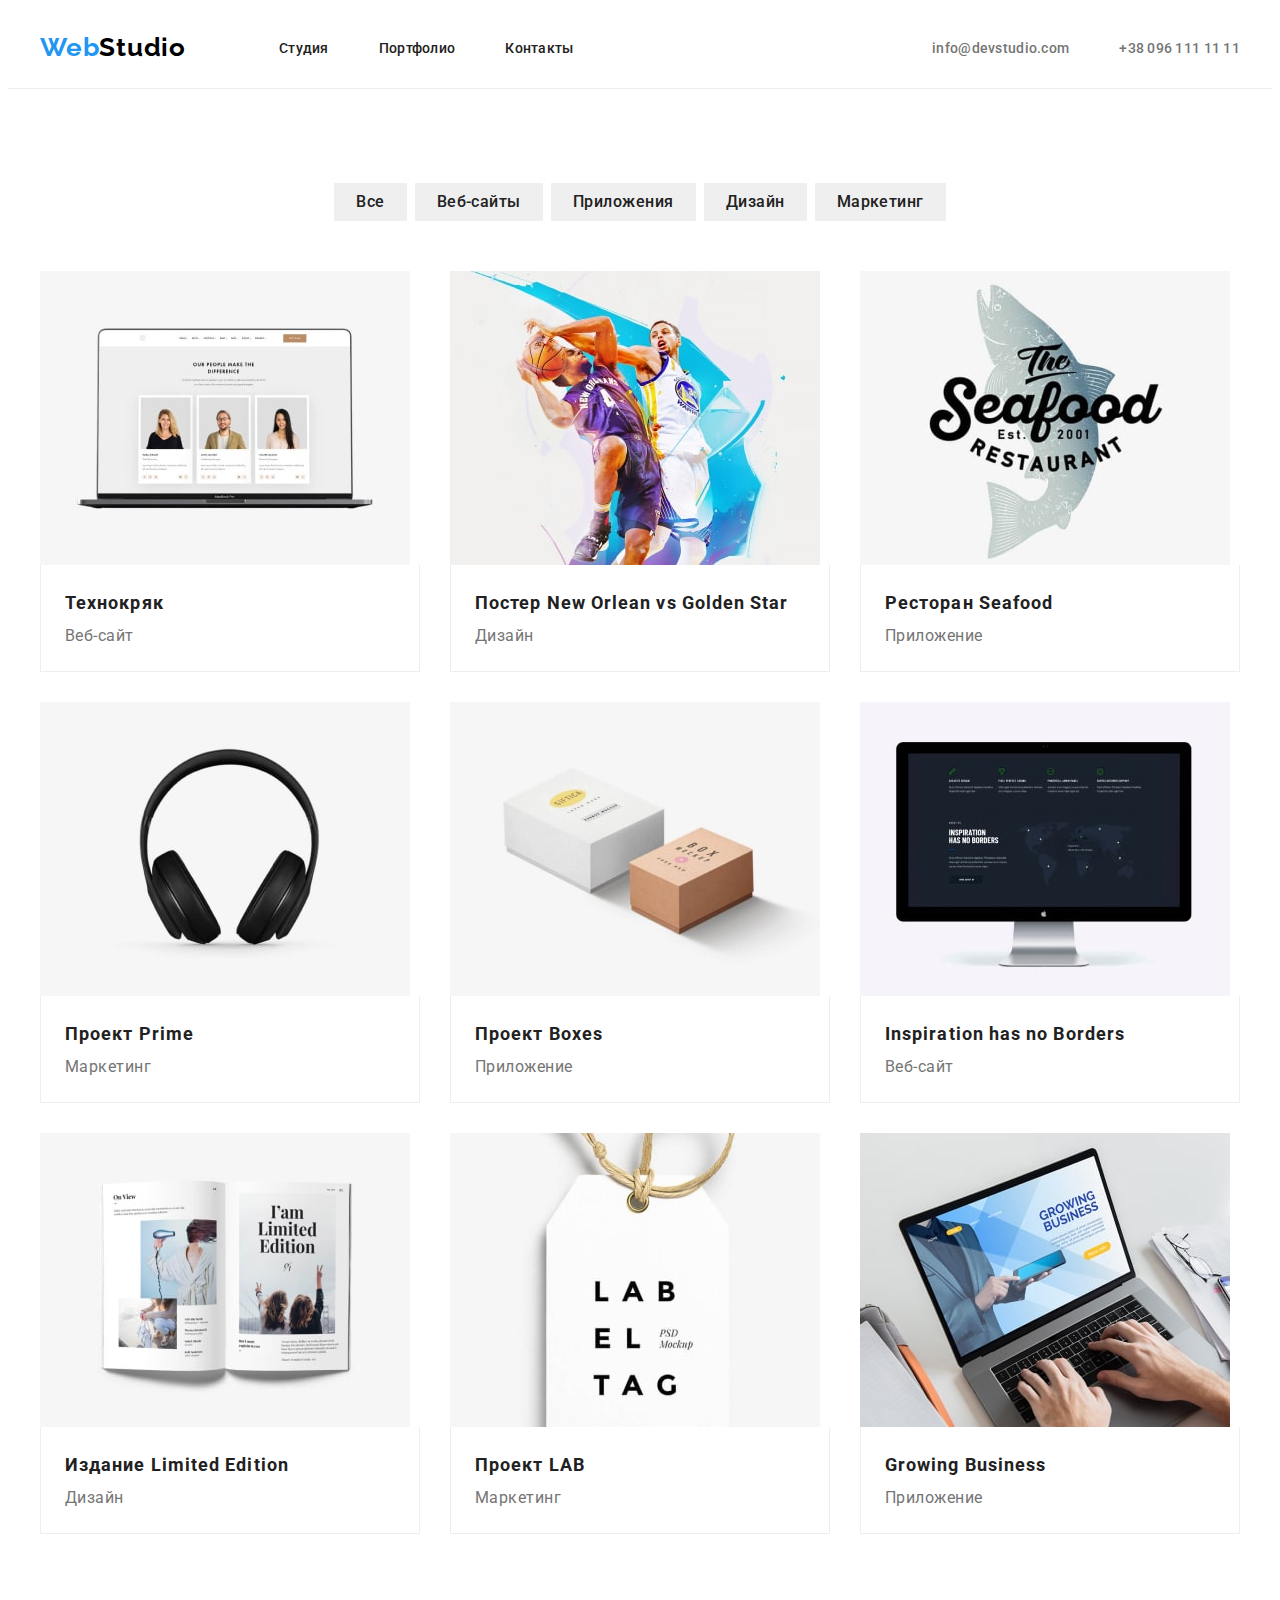
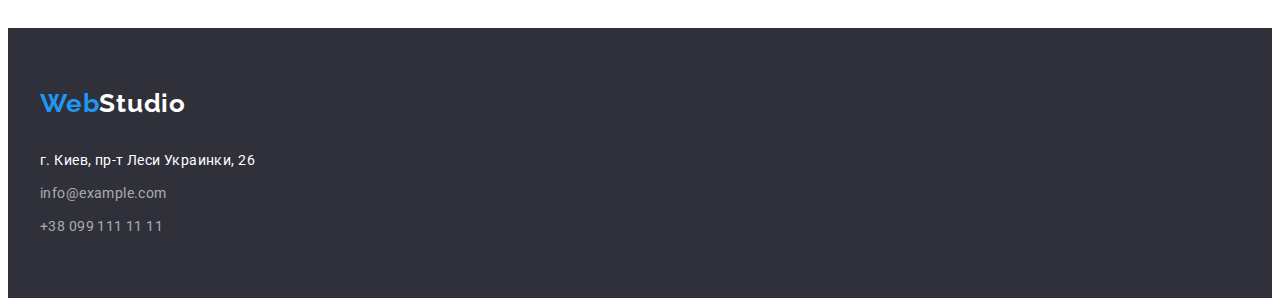
==== portfolio.html @ a45146ba "add icons header & team" ====
<!DOCTYPE html>
<html lang="ru">

<head>
    <meta charset="UTF-8">
    <meta http-equiv="X-UA-Compatible" content="IE=edge">
    <meta name="viewport" content="width=device-width, initial-scale=1.0">
    <title lang="en">WebStudio</title>
    <link rel="preconnect" href="https://fonts.googleapis.com">
    <link rel="preconnect" href="https://fonts.gstatic.com" crossorigin>
    <link
        href="https://fonts.googleapis.com/css2?family=Raleway:wght@700&family=Roboto:wght@400;500;700;900&display=swap"
        rel="stylesheet">
    <link rel="stylesheet" href="https://cdnjs.cloudflare.com/ajax/libs/modern-normalize/1.1.0/modern-normalize.min.css"
        integrity="sha512-wpPYUAdjBVSE4KJnH1VR1HeZfpl1ub8YT/NKx4PuQ5NmX2tKuGu6U/JRp5y+Y8XG2tV+wKQpNHVUX03MfMFn9Q=="
        crossorigin="anonymous" referrerpolicy="no-referrer" />
    <link rel="stylesheet" href="./css/styles.css">
</head>

<body>
    <header class="header">
        <div class="container header-container">
            <nav class="header-navigation">
                <a class="header-logo link" href="">Web<span class="header-logo-part">Studio</span></a>
                <ul class="header-list list">
                    <li class="header-item"><a class="header-link link" href="./index.html">Студия</a></li>
                    <li class="header-item"><a class="header-link link" href="./portfolio.html">Портфолио</a></li>
                    <li class="header-item"><a class="header-link link" href="">Контакты</a></li>
                </ul>
            </nav>
            <div class="header-connect">
                <a class="header-contact link" href="mailto:info@devstudio.com">info@devstudio.com</a>
                <a class="header-contact link" href="tel:+380961111111">+38 096 111 11 11</a>
            </div>
        </div>
    </header>
    <main>
        <section class="projects">
            <div class="container">
                <h1 class="visually-hidden">Наши проекты</h1>
                <ul class="filtr-list list">
                    <li class="filtr-item"> <button type="button" class="filtr-btn">Все</button></li>
                    <li class="filtr-item"> <button type="button" class="filtr-btn">Веб-сайты</button></li>
                    <li class="filtr-item"> <button type="button" class="filtr-btn">Приложения</button></li>
                    <li class="filtr-item"> <button type="button" class="filtr-btn">Дизайн</button></li>
                    <li class="filtr-item"> <button type="button" class="filtr-btn">Маркетинг</button></li>
                </ul>
                <ul class="projects-list list">
                    <li class="projects-item"><a class="projects-link link" href=""><img class="img"
                                src="./images/tehnokryak.jpg" alt="веб сайт" width="370">
                            <div class="progect-border">
                                <h2 class="projects-title">Технокряк</h2>
                                <p class="projects-text">Веб-сайт</p>
                            </div>
                        </a>
                    </li>
                    <li class="projects-item"><a class="projects-link link" href=""><img class="img"
                                src="./images/poster.jpg" alt="баскетболисты" width="370">
                            <div class="progect-border">
                                <h2 class="projects-title">Постер New Orlean vs Golden Star</h2>
                                <p class="projects-text">Дизайн</p>
                            </div>
                        </a>
                    </li>
                    <li class="projects-item"><a class="projects-link link" href=""><img class="img"
                                src="./images/restaurant-seafood.jpg" alt="Логотип ресторана Seafood" width="370">
                            <div class="progect-border">
                                <h2 class="projects-title">Ресторан Seafood</h2>
                                <p class="projects-text">Приложение</p>
                            </div>
                        </a>
                    </li>
                    <li class="projects-item"><a class="projects-link link" href=""><img class="img"
                                src="./images/prime.jpg" alt="Наушники" width="370">
                            <div class="progect-border">
                                <h2 class="projects-title">Проект Prime</h2>
                                <p class="projects-text">Маркетинг</p>
                            </div>
                        </a>
                    </li>
                    <li class="projects-item"><a class="projects-link link" href=""><img class="img"
                                src="./images/boxes.jpg" alt="2 коробки" width="370">
                            <div class="progect-border">
                                <h2 class="projects-title">Проект Boxes</h2>
                                <p class="projects-text">Приложение</p>
                            </div>
                        </a>
                    </li>
                    <li class="projects-item"><a class="projects-link link" href=""><img class="img"
                                src="./images/inspiration.jpg" alt="открытая карта мира" width="370">
                            <div class="progect-border">
                                <h2 class="projects-title">Inspiration has no Borders</h2>
                                <p class="projects-text">Веб-сайт</p>
                            </div>
                        </a>
                    </li>
                    <li class="projects-item"><a class="projects-link link" href=""><img class="img"
                                src="./images/limited-edition.jpg" alt="журнал" width="370">
                            <div class="progect-border">
                                <h2 class="projects-title">Издание Limited Edition</h2>
                                <p class="projects-text">Дизайн</p>
                            </div>
                        </a>
                    </li>
                    <li class="projects-item"><a class="projects-link link" href=""><img class="img"
                                src="./images/lab.jpg" alt="лейба" width="370">
                            <div class="progect-border">
                                <h2 class="projects-title">Проект LAB</h2>
                                <p class="projects-text">Маркетинг</p>
                            </div>
                        </a>
                    </li>
                    <li class="projects-item"><a class="projects-link link" href=""><img class="img"
                                src="./images/growing-business.jpg" alt="открытый веб сайт" width="370">
                            <div class="progect-border">
                                <h2 class="projects-title">Growing Business</h2>
                                <p class="projects-text">Приложение</p>
                            </div>
                        </a>
                    </li>
                </ul>
            </div>
        </section>
    </main>
    <footer class="footer">
        <div class="container footer-container">
            <a class="footer-logo link" href="">Web<span class="footer-logo-part">Studio</span></a>
            <address class="footer-address">
                <a class="footer-map link" href="https://goo.gl/maps/DxFb3wu3h7kVE8w4A" target="_blank"
                    rel="noopener noreferrer">г. Киев, пр-т Леси Украинки, 26</a>
            </address>
            <a class="footer-contact link" href="mailto:info@example.com">info@example.com</a>
            <a class="footer-contact link" href="tel:+380991111111">+38 099 111 11 11</a>
        </div>
    </footer>
</body>

</html>
---- css/styles.css ----
:root {
  --main-title-color: #212121;
  --second-title-color: #ffffff;
  --first-text-color: #757575;
  --second-text-color: #212121;
  --third-text-color: rgba(255, 255, 255, 0.6);
  --first-button-color: #ffffff;
  --second-button-color: #212121;
  --accent-color: #2196f3;
  --logo-header-color: #000000;
  --header-link-color: #212121;
  --header-contact-color: #757575;
  --logo-footer-color: #ffffff;
  --hero-background-color: #2f303a;
  --foter-background-color: #2f303a;
  --team-background-color: #f5f4fa;
}

p,
h1,
h2,
h3,
h4,
h5,
h6 {
  margin: 0;
}

ul {
  margin: 0;
  padding: 0;
}

.container {
  width: 1200px;
  padding-left: 15px;
  padding-right: 15px;
  margin: 0 auto;
}

body {
  font-family: "Roboto", sans-serif;
  color: var(--first-text-color);
}

.list {
  list-style: none;
}
.link {
  text-decoration: none;
}

.visually-hidden {
  position: absolute;
  white-space: nowrap;
  width: 1px;
  height: 1px;
  overflow: hidden;
  border: 0;
  padding: 0;
  clip: rect(0 0 0 0);
  clip-path: inset(50%);
  margin: -1px;
}
.img {
  display: block;
  max-width: 100%;
  height: auto;
}

/* -----------------HEADER--------------------- */

.header {
  padding-top: 24px;
  padding-bottom: 25px;
  border-bottom: 1px solid #ececec;
}

.header-list {
  display: flex;
}
.header-navigation {
  display: flex;
  align-items: center;
}
.header-container {
  display: flex;
  align-items: center;
}
.header-connect {
  margin-left: auto;
  display: flex;
}

.header-logo {
  font-family: Raleway;
  font-weight: 700;
  font-size: 26px;
  line-height: calc(31 / 26);
  letter-spacing: 0.03em;
  color: var(--accent-color);
  margin-right: 93px;
}

.header-logo-part {
  color: var(--logo-header-color);
}

.header-logo-part:hover,
.header-logo-part:focus {
  color: var(--accent-color);
}

.header-item:not(:last-child) {
  margin-right: 50px;
}

.header-link {
  font-weight: 500;
  font-size: 14px;
  line-height: calc(16 / 14);
  letter-spacing: 0.02em;
  color: var(--header-link-color);
}

.header-link:hover,
.header-link:focus {
  color: var(--accent-color);
}

.header-contact {
  font-weight: 500;
  font-size: 14px;
  line-height: calc(16 / 14);
  letter-spacing: 0.02em;
  color: var(--header-contact-color);
  margin-right: 50px;
  display: flex;
  align-items: center;
}
.header-contact:last-child {
  margin-right: 0;
}

.header-contact:hover,
.header-contact:active {
  color: var(--accent-color);
}
.header-mail-icon {
  margin-right: 10px;
  fill: currentColor;
}
.header-tel-icon {
  margin-right: 10px;
  fill: currentColor;
}

/* -----------------HERO--------------------- */
.hero {
  background-color: #c4c4c4;
  background-image: linear-gradient(
      rgba(47, 48, 58, 0.4),
      rgba(47, 48, 58, 0.4)
    ),
    url(../images/hero-background.jpg);

  background-repeat: no-repeat;
  background-position: center;
  background-size: cover;
  padding-top: 200px;
  padding-bottom: 200px;
}

.hero-title {
  font-weight: 900;
  font-size: 44px;
  line-height: 1.36;
  text-align: center;
  letter-spacing: 0.06em;
  text-transform: uppercase;
  color: var(--second-title-color);
  max-width: 696px;
  margin: 0 auto 30px;
}

.hero-btn:hover,
.hero-btn:active {
  color: var(--logo-header-color);
}

.hero-btn {
  font-family: inherit;
  font-weight: 700;
  font-size: 16px;
  line-height: 1.87;
  display: flex;
  align-items: center;
  text-align: center;
  letter-spacing: 0.06em;
  color: var(--first-button-color);
  cursor: pointer;
  padding: 10px 32px;
  background: #2196f3;
  box-shadow: 0px 4px 4px rgba(0, 0, 0, 0.15);
  border-radius: 4px;
  border-color: transparent;
  min-width: 200px;
  display: block;
  margin: 0 auto;
}

/* -------------------Особенности (peculiarities)------------------- */

.peculiarities {
  padding-top: 94px;
  padding-bottom: 94px;
}

.peculiarities-list {
  display: flex;
}
.peculiarities-item {
  min-width: 270px;
}
.peculiarities-item:not(:last-child) {
  margin-right: 30px;
}

.peculiarities-title {
  font-weight: 700;
  font-size: 14px;
  line-height: calc(16 / 14);
  letter-spacing: 0.03em;
  text-transform: uppercase;
  color: var(--main-title-color);
  margin-bottom: 10px;
}

.peculiarities-text {
  font-size: 14px;
  line-height: 1.71;
  letter-spacing: 0.03em;
}

/* -------------------ABOUT------------------- */
.about {
  padding-bottom: 94px;
}

.about-title {
  font-weight: 700;
  font-size: 36px;
  line-height: calc(42 / 36);
  text-align: center;
  letter-spacing: 0.03em;
  color: var(--main-title-color);
  margin-bottom: 50px;
}
.about-list {
  display: flex;
}

.about-item:not(:last-child) {
  margin-right: 30px;
}

/* -------------------TEAM------------------- */
.team {
  background-color: var(--team-background-color);
  padding-top: 94px;
  padding-bottom: 94px;
}

.team-main-title {
  font-weight: 700;
  font-size: 36px;
  line-height: calc(42 / 36);
  text-align: center;
  letter-spacing: 0.03em;
  color: var(--main-title-color);
  margin-bottom: 50px;
}
.team-list {
  display: flex;
}

.team-item:not(:last-child) {
  margin-right: 30px;
}

.team-border {
  padding-top: 30px;
  padding-bottom: 30px;
  border: 1px solid #eeeeee;
  border-top: none;
  background-color: #ffffff;
  box-shadow: 0px 1px 3px rgba(0, 0, 0, 0.12), 0px 1px 1px rgba(0, 0, 0, 0.14),
    0px 2px 1px rgba(0, 0, 0, 0.2);
  border-radius: 0px 0px 4px 4px;
}

.team-title {
  font-weight: 500;
  font-size: 16px;
  line-height: calc(19 / 16);
  text-align: center;
  letter-spacing: 0.03em;
  color: var(--main-title-color);
  margin-bottom: 10px;
}

.team-text {
  font-size: 16px;
  line-height: calc(19 / 16);
  text-align: center;
  letter-spacing: 0.03em;
  margin-bottom: 16px;
}

.team-sosial-list {
  display: flex;
  justify-content: center;
}

.team-sosial-item {
  width: 44px;
  height: 44px;
}

.team-sosial-item + .team-sosial-item {
  margin-left: 10px;
}
.team-sosial-link {
  width: 100%;
  height: 100%;
  border-radius: 50%;
  display: flex;
  align-items: center;
  justify-content: center;
  background-color: #ffffff;
  color: #afb1b8;
}
.team-sosial-icon {
  fill: currentColor;
}

.team-sosial-link:hover,
.team-sosial-link:focus {
  background-color: var(--accent-color);
  color: #ffffff;
}

/* -------------------FOOTER------------------- */
.footer {
  background-color: var(--foter-background-color);
  padding-top: 60px;
  padding-bottom: 60px;
}

.footer-logo {
  font-family: Raleway;
  font-weight: 700;
  font-size: 26px;
  line-height: calc(31 / 26);
  letter-spacing: 0.03em;
  color: var(--accent-color);
  display: block;
  margin-bottom: 30px;
}
.footer-logo-part {
  color: var(--logo-footer-color);
}

.footer-map {
  font-style: normal;
  font-weight: 400;
  font-size: 14px;
  line-height: 1.71;
  letter-spacing: 0.03em;
  color: var(--second-title-color);
  display: block;
  margin-bottom: 9px;
}

.footer-contact {
  font-size: 14px;
  line-height: 1.71;
  letter-spacing: 0.03em;
  color: var(--third-text-color);
  display: block;
}
.footer-contact:not(:last-child) {
  margin-bottom: 9px;
}

.footer-logo-part:hover,
.footer-logo-part:focus {
  color: var(--accent-color);
}

.footer-contact:hover,
.footer-contact:active {
  color: var(--accent-color);
}

.footer-map:hover,
.footer-map:active {
  color: var(--accent-color);
}

/* -----------------PORTFOLIO FILTR BUTTONS----------------- */
.filtr-list {
  display: flex;
  justify-content: center;
  margin-bottom: 50px;
}
.filtr-item {
  margin-right: 8px;
}
.filtr-item:last-child {
  margin-right: 0;
}

.projects {
  padding-top: 94px;
  padding-bottom: 94px;
}

.filtr-btn {
  padding: 6px 22px;
  font-family: inherit;
  font-weight: 500;
  font-size: 16px;
  line-height: 1.62;
  text-align: center;
  letter-spacing: 0.03em;
  color: var(--second-button-color);
  cursor: pointer;
  border: none;
  /* border-radius: 4px; */
}

.filtr-btn:hover,
.filtr-btn:focus {
  color: var(--first-button-color);
  background-color: var(--accent-color);
}

/* ---------------PORTFOLIO PROJECTS----------------- */
.projects-list {
  display: flex;
  flex-wrap: wrap;
  margin-left: -30px;
  margin-top: -30px;
}
.projects-item {
  margin-left: 30px;
  margin-top: 30px;
  flex-basis: calc((100% - 90px) / 3);
}

.progect-border {
  padding: 20px 24px;
  border: 1px solid #eeeeee;
  border-top: none;
}

.projects-link:hover,
.projects-link:focus {
  color: var(--accent-color);
}

.projects-title {
  font-weight: 700;
  font-size: 18px;
  line-height: 2;
  letter-spacing: 0.06em;
  color: var(--main-title-color);
}

.projects-text {
  font-size: 16px;
  line-height: 1.87;
  letter-spacing: 0.03em;
  color: var(--first-text-color);
}

.projects-title:hover,
.projects-title:focus {
  color: var(--accent-color);
}

.projects-text:hover,
.projects-text:focus {
  color: var(--accent-color);
}
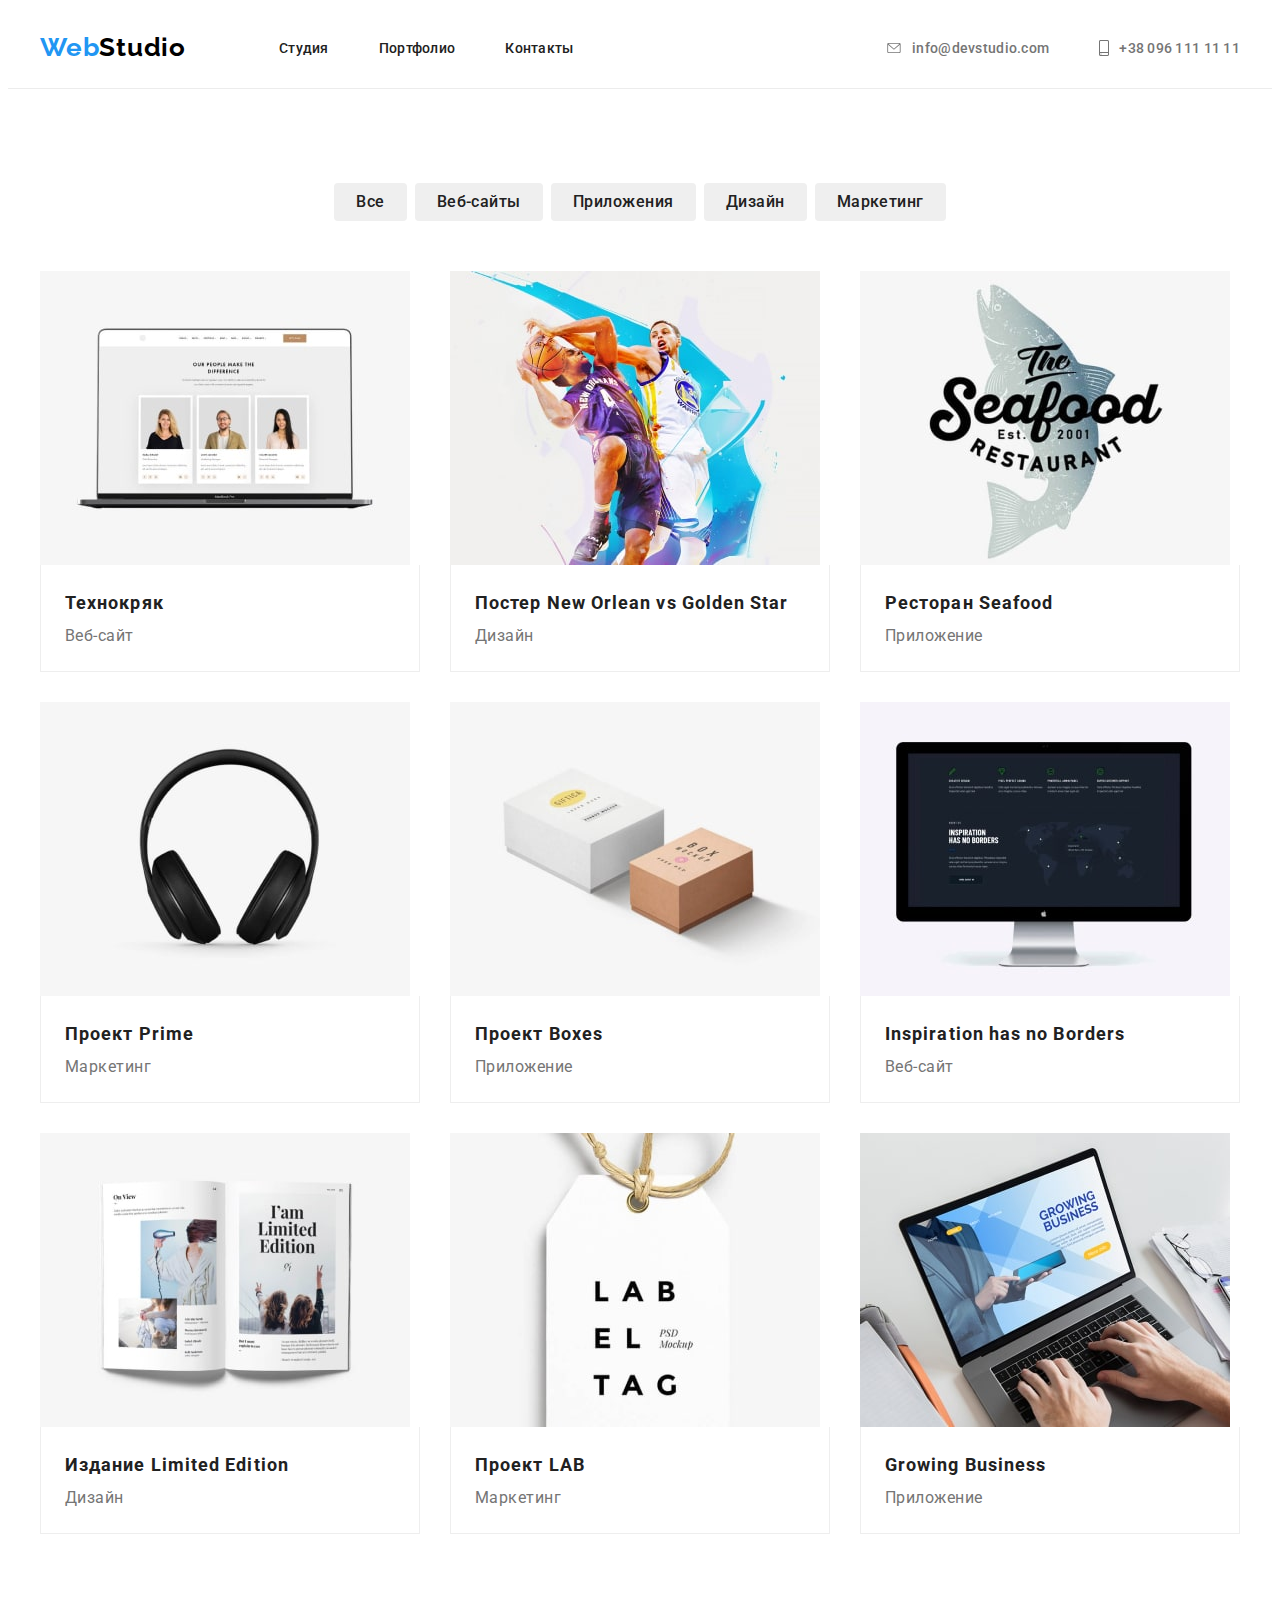
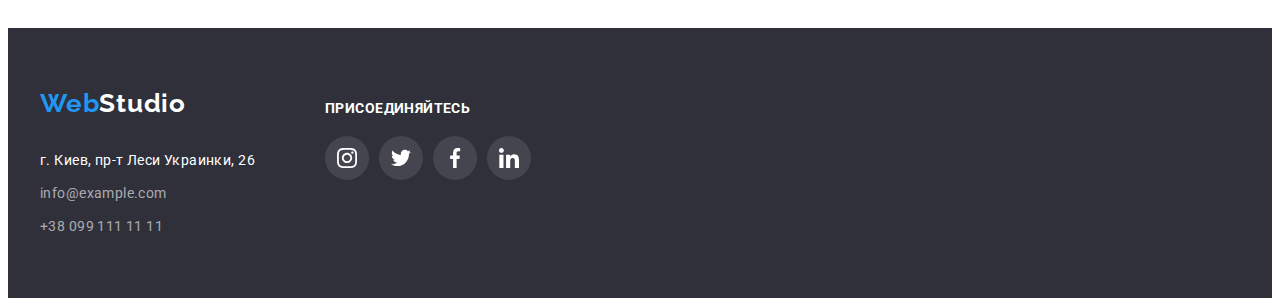
==== commit b6b1d434: "HW-4 Finish" ====
--- a/portfolio.html
+++ b/portfolio.html
@@ -29,8 +29,16 @@
                 </ul>
             </nav>
             <div class="header-connect">
-                <a class="header-contact link" href="mailto:info@devstudio.com">info@devstudio.com</a>
-                <a class="header-contact link" href="tel:+380961111111">+38 096 111 11 11</a>
+                <a class="header-contact link" href="mailto:info@devstudio.com">
+                    <svg class="header-mail-icon" width="16" height="10">
+                        <use href="./images/icons.svg#icon-envelope"></use>
+                    </svg>
+                    info@devstudio.com</a>
+                <a class="header-contact link" href="tel:+380961111111">
+                    <svg class="header-tel-icon" width="10" height="16">
+                        <use href="./images/icons.svg#icon-smartphone"></use>
+                    </svg>
+                    +38 096 111 11 11</a>
             </div>
         </div>
     </header>
@@ -46,7 +54,8 @@
                     <li class="filtr-item"> <button type="button" class="filtr-btn">Маркетинг</button></li>
                 </ul>
                 <ul class="projects-list list">
-                    <li class="projects-item"><a class="projects-link link" href=""><img class="img"
+                    <li class="projects-item">
+                        <a class="projects-link link" href=""><img class="img"
                                 src="./images/tehnokryak.jpg" alt="веб сайт" width="370">
                             <div class="progect-border">
                                 <h2 class="projects-title">Технокряк</h2>
@@ -124,13 +133,49 @@
     </main>
     <footer class="footer">
         <div class="container footer-container">
-            <a class="footer-logo link" href="">Web<span class="footer-logo-part">Studio</span></a>
-            <address class="footer-address">
-                <a class="footer-map link" href="https://goo.gl/maps/DxFb3wu3h7kVE8w4A" target="_blank"
-                    rel="noopener noreferrer">г. Киев, пр-т Леси Украинки, 26</a>
-            </address>
-            <a class="footer-contact link" href="mailto:info@example.com">info@example.com</a>
-            <a class="footer-contact link" href="tel:+380991111111">+38 099 111 11 11</a>
+            <div class="foter-left">
+                <a class="footer-logo link" href="">Web<span class="footer-logo-part">Studio</span></a>
+                <address class="footer-address">
+                    <a class="footer-map link" href="https://goo.gl/maps/DxFb3wu3h7kVE8w4A" target="_blank"
+                        rel="noopener noreferrer">г.
+                        Киев, пр-т Леси Украинки, 26</a>
+                </address>
+                <a class="footer-contact link" href="mailto:info@example.com">info@example.com</a>
+                <a class="footer-contact link" href="tel:+380991111111">+38 099 111 11 11</a>
+            </div>
+            <div class="footer-sosial">
+                <h2 class="footer-title">присоединяйтесь</h2>
+                <ul class="footer-sosial-list list">
+                    <li class="footer-sosial-item">
+                        <a href="" class="footer-sosial-link">
+                            <svg class="footer-sosial-icon" width="20" height="20">
+                                <use href="./images/icons.svg#icon-instagram"></use>
+                            </svg>
+                        </a>
+                    </li>
+                    <li class="footer-sosial-item">
+                        <a href="" class="footer-sosial-link">
+                            <svg class="footer-sosial-icon" width="20" height="20">
+                                <use href="./images/icons.svg#icon-twitter"></use>
+                            </svg>
+                        </a>
+                    </li>
+                    <li class="footer-sosial-item">
+                        <a href="" class="footer-sosial-link">
+                            <svg class="footer-sosial-icon" width="20" height="20">
+                                <use href="./images/icons.svg#icon-facebook"></use>
+                            </svg>
+                        </a>
+                    </li>
+                    <li class="footer-sosial-item">
+                        <a href="" class="footer-sosial-link">
+                            <svg class="footer-sosial-icon" width="20" height="20">
+                                <use href="./images/icons.svg#icon-linkedin"></use>
+                            </svg>
+                        </a>
+                    </li>
+                </ul>
+            </div>
         </div>
     </footer>
 </body>
--- a/css/styles.css
+++ b/css/styles.css
@@ -68,6 +68,11 @@
   height: auto;
 }
 
+.section {
+  padding-top: 94px;
+  padding-bottom: 94px;
+}
+
 /* -----------------HEADER--------------------- */
 
 .header {
@@ -158,6 +163,8 @@
 /* -----------------HERO--------------------- */
 .hero {
   background-color: #c4c4c4;
+  margin: 0 auto;
+  max-width: 1600px;
   background-image: linear-gradient(
       rgba(47, 48, 58, 0.4),
       rgba(47, 48, 58, 0.4)
@@ -211,11 +218,6 @@
 
 /* -------------------Особенности (peculiarities)------------------- */
 
-.peculiarities {
-  padding-top: 94px;
-  padding-bottom: 94px;
-}
-
 .peculiarities-list {
   display: flex;
 }
@@ -224,6 +226,17 @@
 }
 .peculiarities-item:not(:last-child) {
   margin-right: 30px;
+}
+
+.box {
+  width: 270px;
+  height: 120px;
+  background: #f5f4fa;
+  border-radius: 4px;
+  margin-bottom: 30px;
+  display: flex;
+  align-items: center;
+  justify-content: center;
 }
 
 .peculiarities-title {
@@ -244,7 +257,7 @@
 
 /* -------------------ABOUT------------------- */
 .about {
-  padding-bottom: 94px;
+  padding-top: 0px;
 }
 
 .about-title {
@@ -267,8 +280,6 @@
 /* -------------------TEAM------------------- */
 .team {
   background-color: var(--team-background-color);
-  padding-top: 94px;
-  padding-bottom: 94px;
 }
 
 .team-main-title {
@@ -287,15 +298,16 @@
 .team-item:not(:last-child) {
   margin-right: 30px;
 }
-
+.team-item {
+  box-shadow: 0px 1px 3px rgba(0, 0, 0, 0.12), 0px 1px 1px rgba(0, 0, 0, 0.14),
+    0px 2px 1px rgba(0, 0, 0, 0.2);
+}
 .team-border {
   padding-top: 30px;
   padding-bottom: 30px;
   border: 1px solid #eeeeee;
   border-top: none;
   background-color: #ffffff;
-  box-shadow: 0px 1px 3px rgba(0, 0, 0, 0.12), 0px 1px 1px rgba(0, 0, 0, 0.14),
-    0px 2px 1px rgba(0, 0, 0, 0.2);
   border-radius: 0px 0px 4px 4px;
 }
 
@@ -350,13 +362,61 @@
   color: #ffffff;
 }
 
+/* -------------------CLIENTS------------------- */
+.clients-title {
+  font-weight: 700;
+  font-size: 36px;
+  line-height: calc(42 / 36);
+  text-align: center;
+  letter-spacing: 0.03em;
+  color: var(--second-text-color);
+  margin-bottom: 50px;
+}
+.clients-list {
+  display: flex;
+  justify-content: center;
+}
+.clients-item {
+  width: 170px;
+  height: 72px;
+}
+
+.clients-item + .clients-item {
+  margin-left: 30px;
+}
+.clients-link {
+  width: 100%;
+  height: 100%;
+  border: 1px solid #afb1b8;
+  box-sizing: border-box;
+  border-radius: 4px;
+  display: flex;
+  align-items: center;
+  justify-content: center;
+  background-color: #ffffff;
+  color: #afb1b8;
+}
+.clients-icon {
+  fill: currentColor;
+}
+.clients-link:hover,
+.clients-link:focus {
+  border-color: var(--accent-color);
+  color: var(--accent-color);
+}
+
 /* -------------------FOOTER------------------- */
+
 .footer {
   background-color: var(--foter-background-color);
   padding-top: 60px;
   padding-bottom: 60px;
 }
 
+.footer-container {
+  display: flex;
+}
+
 .footer-logo {
   font-family: Raleway;
   font-weight: 700;
@@ -406,6 +466,51 @@
 .footer-map:hover,
 .footer-map:active {
   color: var(--accent-color);
+}
+
+.footer-sosial {
+  margin-left: 70px;
+}
+.footer-title {
+  font-weight: 700;
+  font-size: 14px;
+  line-height: calc(16 / 14);
+  letter-spacing: 0.03em;
+  text-transform: uppercase;
+  color: var(--logo-footer-color);
+  padding-top: 12px;
+  margin-bottom: 20px;
+}
+.footer-sosial-list {
+  display: flex;
+}
+
+.footer-sosial-item {
+  width: 44px;
+  height: 44px;
+}
+
+.footer-sosial-item + .footer-sosial-item {
+  margin-left: 10px;
+}
+.footer-sosial-link {
+  width: 100%;
+  height: 100%;
+  border-radius: 50%;
+  display: flex;
+  align-items: center;
+  justify-content: center;
+  background: rgba(255, 255, 255, 0.1);
+  color: var(--logo-footer-color);
+}
+
+.footer-sosial-icon {
+  fill: currentColor;
+}
+
+.footer-sosial-link:hover,
+.footer-sosial-link:focus {
+  background-color: var(--accent-color);
 }
 
 /* -----------------PORTFOLIO FILTR BUTTONS----------------- */
@@ -437,13 +542,15 @@
   color: var(--second-button-color);
   cursor: pointer;
   border: none;
-  /* border-radius: 4px; */
+  border-radius: 4px;
 }
 
 .filtr-btn:hover,
 .filtr-btn:focus {
   color: var(--first-button-color);
   background-color: var(--accent-color);
+  box-shadow: 0px 3px 1px rgba(0, 0, 0, 0.1), 0px 1px 2px rgba(0, 0, 0, 0.08),
+    0px 2px 2px rgba(0, 0, 0, 0.12);
 }
 
 /* ---------------PORTFOLIO PROJECTS----------------- */
@@ -465,9 +572,13 @@
   border-top: none;
 }
 
+.projects-link {
+  display: block;
+}
 .projects-link:hover,
 .projects-link:focus {
-  color: var(--accent-color);
+  box-shadow: 0px 1px 1px rgba(0, 0, 0, 0.12), 0px 4px 4px rgba(0, 0, 0, 0.06),
+    1px 4px 6px rgba(0, 0, 0, 0.16);
 }
 
 .projects-title {
@@ -484,13 +595,3 @@
   letter-spacing: 0.03em;
   color: var(--first-text-color);
 }
-
-.projects-title:hover,
-.projects-title:focus {
-  color: var(--accent-color);
-}
-
-.projects-text:hover,
-.projects-text:focus {
-  color: var(--accent-color);
-}
